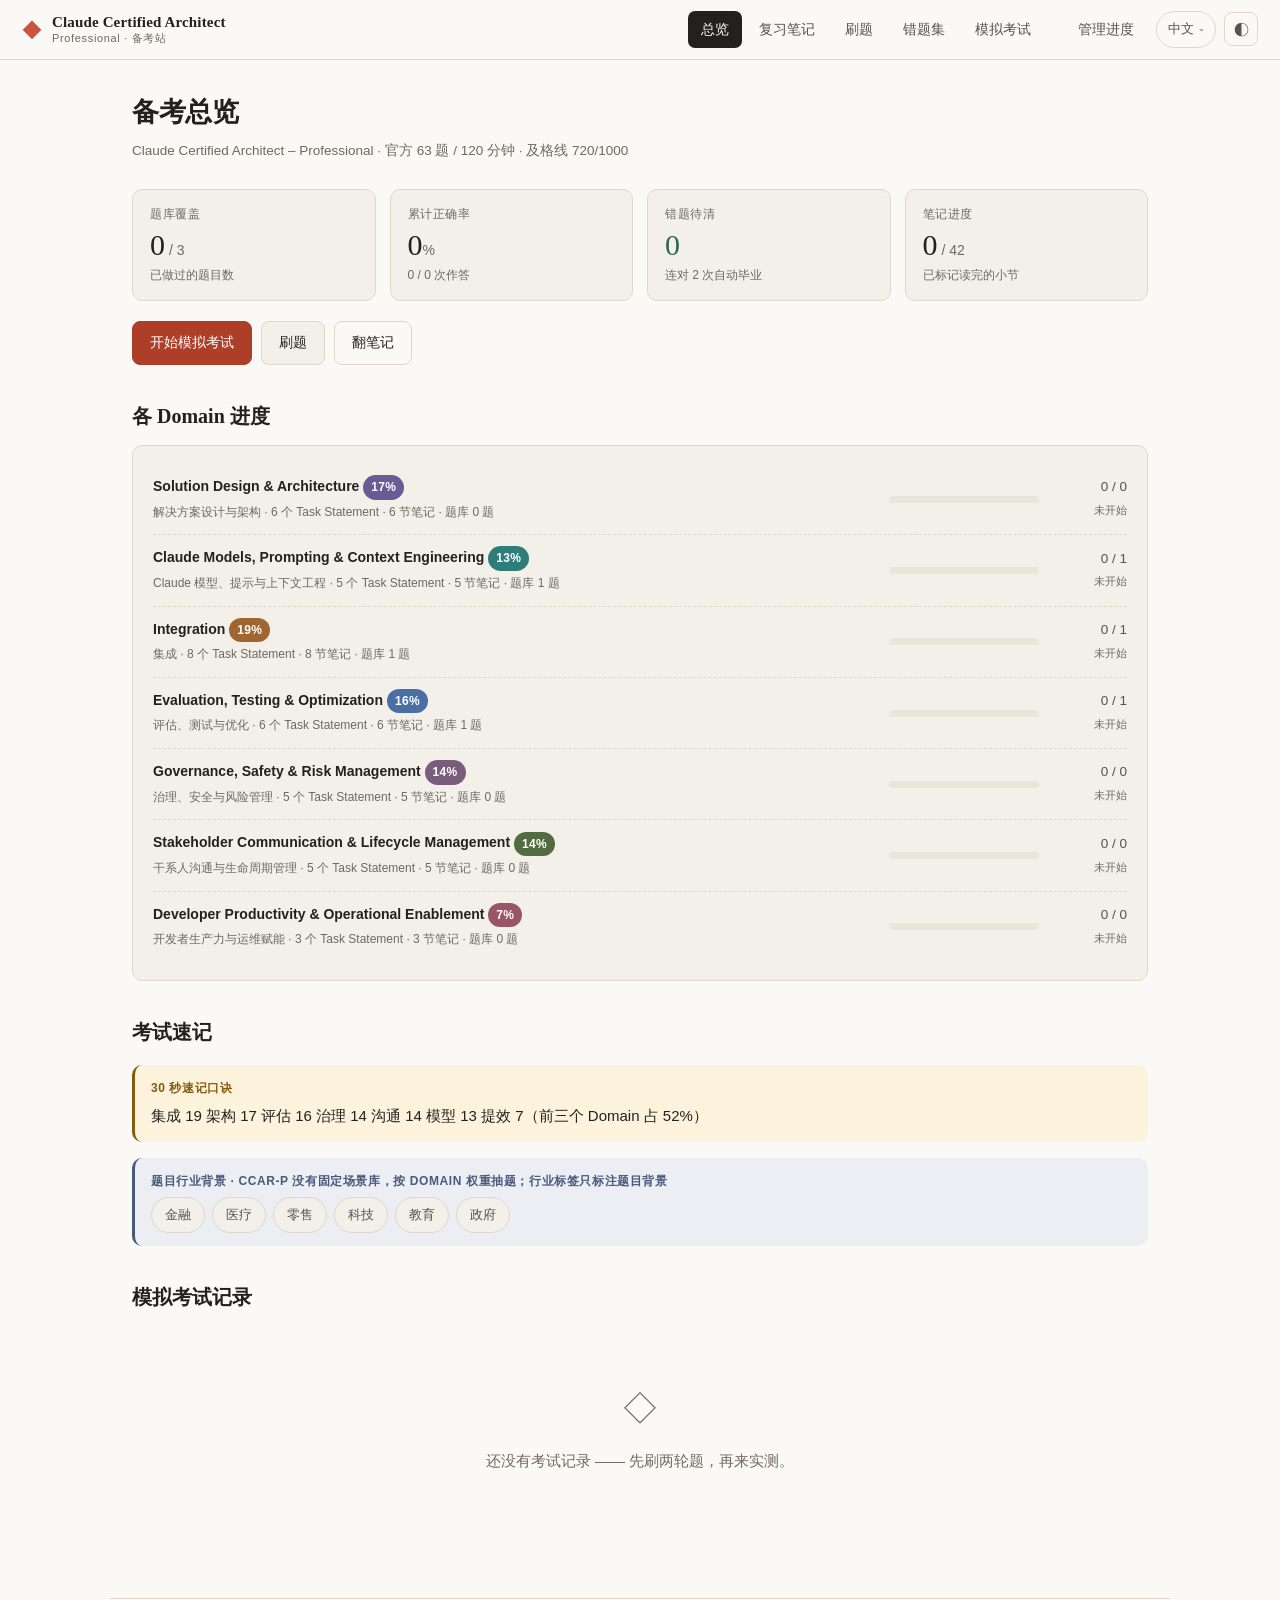
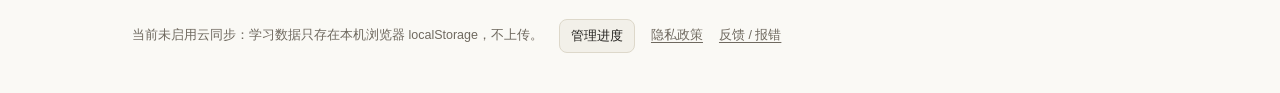
==== cca-p/index.html @ c9a7c835 "feat: scaffold cca-p-dojo and add blueprint validators Scaffold (from the cca-f-dojo engine): - Prac" ====
<!DOCTYPE html>
<html lang="zh-CN" data-theme="light">
<head>
<meta charset="utf-8">
<script src="../shared/chrome.js" data-app="cca-p"></script>
<link rel="stylesheet" href="../shared/theme.css">
<meta name="viewport" content="width=device-width, initial-scale=1">
<title>Claude Certified Architect – Professional · 备考站</title>
<link rel="stylesheet" href="assets/styles.css?v=1">
<link rel="icon" href="data:image/svg+xml,<svg xmlns='http://www.w3.org/2000/svg' viewBox='0 0 32 32'><text y='26' font-size='26'>◆</text></svg>">
</head>
<body>


<header class="topbar">
  <a class="brand" href="#/">
    <span class="brand-mark">◆</span>
    <span class="brand-text">
      <b>Claude Certified Architect</b>
      <em id="brandSub">Professional · 备考站</em>
    </span>
  </a>
  <nav class="nav" id="nav">
    <a href="#/" id="navHome">总览</a>
    <a href="#/notes" id="navNotes">复习笔记</a>
    <a href="#/practice" id="navPractice">刷题</a>
    <a href="#/wrong"><span id="navWrongLabel">错题集</span><span class="pill" id="wrongPill" hidden>0</span></a>
    <a href="#/exam" id="navExam">模拟考试</a>
  </nav>
  <!-- 工具区：这些不是导航链接，所以放在 <nav> 外面。
       窄屏下导航要独占一整行，工具区必须能留在第一行。 -->
  <div class="topbar-tools">
    <!-- 同一个入口：未登录时是「管理进度」文字按钮，登录后升级成头像胶囊 -->
    <button class="cloud-chip plain" id="cloudBadge">
      <span class="cloud-label" id="cloudLabel">管理进度</span>
      <span class="cloud-ava" id="cloudAva"></span>
      <span class="cloud-mark" id="cloudMark"></span>
    </button>
    <div class="lang-wrap">
      <button class="lang-btn" id="langBtn" aria-haspopup="listbox" aria-expanded="false">
        <span id="langCur">中文</span><span class="chev" aria-hidden="true">▾</span>
      </button>
      <div class="lang-menu" id="langMenu" role="listbox" hidden>
        <button class="lang-opt" data-lang="zh" role="option">中文</button>
        <button class="lang-opt" data-lang="en" role="option">English</button>
      </div>
    </div>
    <button class="icon-btn" id="themeBtn" title="切换深浅色">◐</button>
  </div>
</header>

<main id="app"></main>

<footer class="foot">
  <span id="footPrivacy">当前未启用云同步：学习数据只存在本机浏览器 localStorage，不上传。</span>
  <button class="btn sm" id="progBtn">管理进度</button>
  <a class="link-btn" href="#/privacy" id="privacyLink">隐私政策</a>
  <button class="link-btn" id="feedbackLink">反馈 / 报错</button>
  <input type="file" id="importFile" accept="application/json,.json" hidden>
</footer>

<div class="modal" id="progModal" hidden>
  <div class="modal-card" role="dialog" aria-modal="true" aria-labelledby="progTitle">
    <div class="modal-head">
      <h2 id="progTitle">进度管理</h2>
      <button class="icon-btn" id="progClose" aria-label="关闭">✕</button>
    </div>
    <div class="modal-body" id="progBody"></div>
  </div>
</div>

<!-- 反馈面板：结构固定，文案由 openFeedback() 按当前语言填。
     故意不直接跳 mailto —— 没配邮件客户端的设备点了会毫无反应，
     这里先把邮箱明文摆出来并可复制，保证任何环境下都能联系上。 -->
<div class="modal" id="fbModal" hidden>
  <div class="modal-card" role="dialog" aria-modal="true" aria-labelledby="fbTitle">
    <div class="modal-head">
      <h2 id="fbTitle">反馈 / 报错</h2>
      <button class="icon-btn" id="fbClose" aria-label="关闭">✕</button>
    </div>
    <div class="modal-body">
      <p class="sub" id="fbIntro"></p>
      <h3 id="fbAddrH"></h3>
      <div class="row">
        <code id="fbAddr"></code>
        <button class="btn sm" id="fbCopyAddr"></button>
      </div>
      <h3 id="fbTplH"></h3>
      <p class="sub" id="fbTplNote"></p>
      <pre class="fb-tpl" id="fbTpl"></pre>
      <div class="row" style="margin-top:16px">
        <a class="btn primary" id="fbOpen"></a>
        <button class="btn sm" id="fbCopyTpl"></button>
      </div>
      <p class="sub" id="fbFallback" style="margin-top:14px"></p>
    </div>
  </div>
</div>

<script src="assets/data/notes.js?v=1"></script>
<script src="assets/data/questions.js?v=1"></script>
<script src="assets/data/i18n.js?v=1"></script>
<script src="assets/data/privacy.js?v=1"></script>
<script src="assets/data/config.js?v=1"></script>
<script src="assets/data/content.en.js?v=1"></script>
<script src="assets/data/content.en.q1.js?v=1"></script>
<script src="assets/data/content.en.q2.js?v=1"></script>
<script src="assets/app.js?v=1"></script>
<script src="assets/sync.js?v=1"></script>
</body>
</html>
---- shared/theme.css ----
:root {
  --accent: #c8553d; /* Decoration: borders, icons and focus rings. */
  --accent-strong: #ad3f28; /* Text and filled controls. */
  --on-accent: #ffffff;
  --code-kw: #2457a7;
  --code-str: #356329;
  --code-type: #0f6b63;
  --code-com: #62665e;
  --code-bg: #f2f0e9;
  --accent-soft: #e5836b;
  --paper: #faf9f5;
  --paper-2: #f2f0e9;
  --paper-3: #e8e5da;
  --ink: #23211e;
  --ink-2: #57534c;
  --ink-3: #6f695f;
  --line: #ddd8ca;
  --ok: #31684a;
  --ok-bg: #e8f2ea;
  --bad: #b3403a;
  --bad-bg: #fbeceb;
  --current: #6b5b95;
  --warn: #865b0f;
  --warn-bg: #fdf3dd;
  --info-bg: #eceef4;
  --info: #4a5a7d;
  --radius: 10px;
  --shadow: 0 1px 2px rgba(35,33,30,.06), 0 6px 18px rgba(35,33,30,.05);
  --mono: ui-monospace, SFMono-Regular, "SF Mono", Menlo, monospace;
  --serif: "Iowan Old Style", "Palatino Linotype", Palatino, Georgia, "Songti SC", serif;
  --sans: -apple-system, BlinkMacSystemFont, "Segoe UI", "PingFang SC",
          "Hiragino Sans GB", "Microsoft YaHei", sans-serif;
}

[data-theme="dark"] {
  --accent: #e08b73;
  --accent-strong: #e08b73;
  --on-accent: #1b1a18;
  --code-kw: #82AAFF;
  --code-str: #9ECE6A;
  --code-type: #73DACA;
  --code-com: #a3a99b;
  --code-bg: #302d28;
  --accent-soft: #c8664a;
  --paper: #1b1a18;
  --paper-2: #232120;
  --paper-3: #2c2a27;
  --ink: #ece8e0;
  --ink-2: #b3ada2;
  --ink-3: #a39b8f;
  --line: #3a3733;
  --ok: #7ec49a;
  --ok-bg: #1e2c24;
  --bad: #e08b85;
  --bad-bg: #2f201f;
  --current: #b7a4e0;
  --warn: #d9b45f;
  --warn-bg: #2c2718;
  --info-bg: #22252d;
  --info: #9aa8c6;
  --shadow: 0 1px 2px rgba(0,0,0,.3), 0 6px 18px rgba(0,0,0,.25);
}

* { box-sizing: border-box; }

body {
  margin: 0;
  font-family: var(--sans);
  background: var(--paper);
  color: var(--ink);
  font-size: 15px;
  line-height: 1.7;
  -webkit-font-smoothing: antialiased;
}

a { color: inherit; }
button { font: inherit; }
:focus-visible { outline: 2px solid var(--accent); outline-offset: 2px; }

.topbar {
  position: sticky; top: 0; z-index: 50;
  display: flex; align-items: center; gap: 20px;
  padding: 0 22px; height: 60px;
  background: color-mix(in srgb, var(--paper) 88%, transparent);
  backdrop-filter: saturate(1.4) blur(12px);
  border-bottom: 1px solid var(--line);
}
.brand { display: flex; align-items: center; gap: 10px; text-decoration: none; }
.brand-mark { color: var(--accent); font-size: 20px; line-height: 1; }
.brand-text { display: flex; flex-direction: column; line-height: 1.25; }
.brand-text b { font-family: var(--serif); font-size: 15px; letter-spacing: .01em; }
.brand-text em { font-style: normal; font-size: 11px; color: var(--ink-3); letter-spacing: .06em; }

/* 语言切换 / 进度入口 / 主题：非导航项，单独成组。
   间距统一由 gap 管 —— 之前靠各控件自带 margin-left，主题按钮没有，
   于是它和语言下拉贴成 0px。 */

.topbar-tools { display: flex; align-items: center; flex: 0 0 auto; gap: 8px; }
.icon-btn {
  border: 1px solid var(--line); background: transparent; color: var(--ink-2);
  width: 34px; height: 34px; border-radius: 8px; cursor: pointer; font-size: 15px;
}
.icon-btn:hover { background: var(--paper-2); color: var(--ink); }

.appswitch-wrap { position: relative; }
.appswitch-btn {
  display: inline-flex; align-items: center; gap: 5px;
  padding: 6px 11px; border-radius: 20px;
  border: 1px solid var(--line); background: transparent; color: var(--ink-2);
  font: inherit; font-size: 13px; cursor: pointer; white-space: nowrap;
}
.appswitch-btn:hover { background: var(--paper-2); color: var(--ink); border-color: var(--accent); }
.appswitch-btn .chev { font-size: 10px; opacity: .6; transition: transform .15s; }
.appswitch-btn[aria-expanded="true"] { background: var(--paper-2); color: var(--ink); border-color: var(--accent); }
.appswitch-btn[aria-expanded="true"] .chev { transform: rotate(180deg); }

.appswitch-menu {
  position: absolute; top: calc(100% + 6px); right: 0; z-index: 60;
  min-width: 132px; padding: 4px;
  background: var(--paper); border: 1px solid var(--line);
  border-radius: 10px; box-shadow: var(--shadow);
}
.appswitch-menu[hidden] { display: none; }
.appswitch-opt {
  display: flex; align-items: center; justify-content: space-between; gap: 10px;
  width: 100%; padding: 7px 10px; border-radius: 7px;
  color: var(--ink-2); text-decoration: none;
  font-size: 13.5px; white-space: nowrap;
}
.appswitch-opt:hover { background: var(--paper-2); color: var(--ink); }
.appswitch-opt.on { color: var(--ink); font-weight: 600; }
.appswitch-opt.on::after { content: "✓"; color: var(--accent); font-size: 12px; }
---- cca-p/assets/styles.css ----
/* ===== Claude Certified Architect 备考站 ===== */

:root {
  --accent: #c8553d;
  --accent-soft: #e5836b;
  --coral: var(--accent);
  --coral-soft: var(--accent-soft);
}
[data-theme="dark"] {
  --accent: #e08b73;
  --accent-soft: #c8664a;
}

html { scroll-behavior: smooth; }

code, pre, kbd { font-family: var(--mono); }

/* 全局行内 code（笔记区外也生效：题干、选项、解析、速记框）
   加 border 是为了让并排的多个 code 在深色模式下也能分清边界 */
code {
  background: var(--paper-3); border: 1px solid var(--line);
  padding: 1px 5px; border-radius: 4px; font-size: .88em;
}
pre code { background: none; border: 0; padding: 0; }

/* ---------- 导航 ---------- */
/* align-items 必须显式 center：默认的 stretch 会把导航链接拉满行高，
   而账号胶囊是固定 26px 拉不动，就会顶在上边和其他项错位。 */
.nav { display: flex; align-items: center; gap: 4px; margin-left: auto; }
.nav a {
  padding: 7px 13px; border-radius: 7px; text-decoration: none;
  font-size: 14px; color: var(--ink-2); white-space: nowrap;
  display: inline-flex; align-items: center; gap: 6px;
}
.nav a:hover { background: var(--paper-2); color: var(--ink); }
.nav a.on { background: var(--ink); color: var(--paper); }

/* ---------- 窄屏顶栏：两行 ----------
   桌面端是「品牌 + 导航 + 工具」单行。窄屏放不下：五个中文导航项就要 460px，
   而 iPhone 只有 375px。原来 .topbar 写死 height:60px 又不换行，结果是
   品牌名折成三行顶破顶栏、导航整条溢出到屏幕外，整页横向滚动 278px。

   改成：第一行品牌 + 工具，第二行导航独占并可横向滑动。
   高度交给内容决定，不再写死。 */
@media (max-width: 820px) {
  .topbar {
    height: auto; flex-wrap: wrap; gap: 10px;
    padding: 9px 14px 0;
  }
  .brand { flex: 1 1 0; min-width: 0; gap: 8px; }
  .brand-text { min-width: 0; }
  /* 宁可截断也不换行 —— 换行会把顶栏撑成三行，比截断难看得多 */
  .brand-text b, .brand-text em {
    white-space: nowrap; overflow: hidden; text-overflow: ellipsis;
  }
  .brand-text b { font-size: 14px; }
  .brand-text em { font-size: 10px; }

  .nav {
    order: 3; width: 100%; margin-left: 0; gap: 2px;
    padding: 1px 14px 7px; margin-inline: -14px;   /* 贴边滑动，首尾仍有内缩 */
    overflow-x: auto; overscroll-behavior-x: contain;
    scrollbar-width: none;
  }
  .nav::-webkit-scrollbar { display: none; }
  .nav a { padding: 6px 10px; font-size: 13.5px; }
  .cloud-chip.plain { padding: 6px 9px; }
}

/* 手机：工具区占掉太多宽度，品牌名一行放不下会被截成「Claude Certifie…」。
   副标题是装饰性的（页面 h1 下方已经完整写了 Professional 和考试规格），
   让它退场，把完整品牌名换成两行 —— 截断品牌名比换行难看。 */
@media (max-width: 560px) {
  .brand-text em { display: none; }
  .brand-text b {
    white-space: normal;
    font-size: 13.5px; line-height: 1.22;
    /* 兜底：宁可从词中间断开，也不许溢出盒子 ——
       溢出的文字会直接画到右边的工具区上，看起来像两段文字叠在一起。 */
    overflow-wrap: anywhere;
  }
  /* 品牌至少要能放下「Claude Certified」这一行，否则每个单词各占一行、
     盒子却只有 41px 宽（英文工具区要 268px，把品牌挤没了）。
     给了下限之后，放不下时 .topbar 会让工具区整体换行，而不是叠上去。 */
  .brand { min-width: 96px; }
  .topbar-tools { margin-left: auto; }
}
.nav a.on .pill { background: var(--paper); color: var(--ink); }

.pill {
  font-size: 11px; font-weight: 700; min-width: 18px; text-align: center;
  padding: 1px 6px; border-radius: 20px; background: var(--accent-strong); color: var(--on-accent);
}

/* ---------- layout ---------- */
main { max-width: 1060px; margin: 0 auto; padding: 30px 22px 70px; }
/* 手机上 22px 的左右留白吃掉近 12% 屏宽，收到 15px */
@media (max-width: 560px) { main { padding: 20px 15px 56px; } }
.wide { max-width: 1240px; }

h1 { font-family: var(--serif); font-size: 27px; margin: 0 0 4px; letter-spacing: -.01em; }
@media (max-width: 560px) { h1 { font-size: 22px; } h2 { font-size: 18px; margin-top: 26px; } }
h2 { font-family: var(--serif); font-size: 20px; margin: 34px 0 12px; }
h3 { font-size: 15px; margin: 22px 0 8px; }
.sub { color: var(--ink-3); font-size: 13.5px; margin: 0 0 26px; }

.card {
  background: var(--paper-2); border: 1px solid var(--line);
  border-radius: var(--radius); padding: 18px 20px;
}
.grid { display: grid; gap: 14px; }
.g2 { grid-template-columns: repeat(2, 1fr); }
.g3 { grid-template-columns: repeat(3, 1fr); }
.g4 { grid-template-columns: repeat(4, 1fr); }
@media (max-width: 820px) { .g2, .g3, .g4 { grid-template-columns: 1fr 1fr; } }
@media (max-width: 560px) { .g2, .g3, .g4 { grid-template-columns: 1fr; } .nav a { padding: 7px 9px; font-size: 13px; } }

/* ---------- buttons ---------- */
.btn {
  display: inline-flex; align-items: center; justify-content: center; gap: 7px;
  padding: 9px 17px; border-radius: 8px; border: 1px solid var(--line);
  background: var(--paper-2); color: var(--ink); font: inherit; font-size: 14px;
  cursor: pointer; text-decoration: none; transition: .13s;
}
.btn:hover { background: var(--paper-3); }
.btn.primary { background: var(--accent-strong); border-color: var(--accent-strong); color: var(--on-accent); }
.btn.primary:hover { filter: brightness(.94); }
.btn.ghost { background: transparent; }
.btn:disabled { opacity: .45; cursor: not-allowed; }
.btn.sm { padding: 5px 11px; font-size: 13px; }
.link-btn {
  background: none; border: 0; color: var(--ink-3); font: inherit; font-size: 12.5px;
  cursor: pointer; text-decoration: underline; text-underline-offset: 3px; padding: 0;
}
.link-btn:hover { color: var(--ink); }
.link-btn.danger:hover { color: var(--bad); }

.row { display: flex; flex-wrap: wrap; gap: 9px; align-items: center; }
.spacer { flex: 1; }

/* ---------- stat tiles ---------- */
.tile {
  background: var(--paper-2); border: 1px solid var(--line);
  border-radius: var(--radius); padding: 15px 17px;
}
.tile .k { font-size: 11.5px; color: var(--ink-3); letter-spacing: .05em; text-transform: uppercase; }
.tile .v { font-family: var(--serif); font-size: 30px; line-height: 1.15; margin-top: 4px; }
.tile .v small { font-size: 14px; color: var(--ink-3); font-family: var(--sans); }
.tile .n { font-size: 12px; color: var(--ink-3); margin-top: 2px; }

/* ---------- meter ---------- */
.meter { height: 7px; border-radius: 20px; background: var(--paper-3); overflow: hidden; }
.meter > i { display: block; height: 100%; background: var(--coral); border-radius: 20px; transition: width .4s; }
.meter.ok > i { background: var(--ok); }

/* ---------- domain rows ---------- */
.dom-row {
  display: grid; grid-template-columns: 1fr 150px 74px; gap: 14px; align-items: center;
  padding: 11px 0; border-bottom: 1px dashed var(--line);
}
.dom-row:last-child { border-bottom: 0; }
.dom-row .nm { font-size: 14px; }
.dom-row .nm b { display: block; }
.dom-row .nm span { color: var(--ink-3); font-size: 12px; }
/* Domain badges must not inherit muted description ink. */
.dom-row .nm .tag { color: #fff; }
.dom-row .pc { text-align: right; font-variant-numeric: tabular-nums; font-size: 13.5px; color: var(--ink-2); }
@media (max-width: 560px) { .dom-row { grid-template-columns: 1fr 80px; } .dom-row .meter { display: none; } }

/* ---------- notes ---------- */
.notes-wrap { display: grid; grid-template-columns: 268px 1fr; gap: 30px; align-items: start; }
/* 堆叠时必须写 minmax(0, 1fr)：1fr 的自动最小值是 min-content，
   目录里的条目会把轨道顶到 393px、撑破 331px 的容器，整页横向溢出 40px。 */
@media (max-width: 900px) {
  .notes-wrap { grid-template-columns: minmax(0, 1fr); gap: 20px; }
}

.toc {
  position: sticky; top: calc(var(--topbar-h, 60px) + 18px); max-height: calc(100vh - 100px); overflow: auto;
  border-right: 1px solid var(--line); padding-right: 14px;
}
.toc input {
  width: 100%; padding: 8px 11px; border-radius: 8px; border: 1px solid var(--line);
  background: var(--paper-2); color: var(--ink); font: inherit; font-size: 13.5px; margin-bottom: 12px;
}
.toc-dom { margin-bottom: 14px; }
.toc-dom > b {
  display: block; font-size: 11.5px; letter-spacing: .06em; text-transform: uppercase;
  color: var(--ink-3); margin-bottom: 5px;
}
.toc a {
  display: flex; gap: 8px; align-items: baseline; padding: 5px 9px; border-radius: 6px;
  text-decoration: none; font-size: 13.5px; color: var(--ink-2); line-height: 1.45;
}
.toc a:hover { background: var(--paper-2); color: var(--ink); }
.toc a.on { background: var(--accent-strong); color: var(--on-accent); }
.toc a .num { font-family: var(--mono); font-size: 11.5px; opacity: .75; flex: none; }
.toc a.on .num { opacity: 1; }
.toc a.done::after { content: "✓"; margin-left: auto; color: var(--ok); font-size: 12px; }
.toc a.on.done::after { color: var(--on-accent); }
/* 官方新增的加料小节标记 */
.toc a .ext { color: var(--accent-strong); font-size: 11px; margin-left: 3px; vertical-align: super; }
.toc a.on .ext { color: var(--on-accent); }

/* 窄屏目录堆到正文上方。必须放在上面这些 .toc 规则之后 ——
   同优先级下后写的赢，写在前面会被基础规则覆盖掉。 */
@media (max-width: 900px) {
  .toc {
    position: static;
    /* 37 节目录堆在正文上方会占满整个首屏，正文完全看不见。
       限高 + 内部滚动：目录仍然一眼可见可搜，正文也能挤进首屏。 */
    max-height: 38vh; overflow-y: auto; overscroll-behavior-y: contain;
    /* 竖分隔线在堆叠布局里没有意义，改成横线 */
    border-right: 0; padding-right: 0;
    border-bottom: 1px solid var(--line); padding-bottom: 12px;
  }
  /* 搜索框吸顶，滚目录时不会滑走 */
  .toc input {
    position: sticky; top: 0; z-index: 1;
    background: var(--paper); margin-bottom: 10px;
  }
}

.note-head { display: flex; align-items: flex-start; gap: 12px; flex-wrap: wrap; margin-bottom: 4px; }
.note-body { max-width: 760px; }
.note-body p { margin: 12px 0; }
.note-body ul, .note-body ol { margin: 12px 0; padding-left: 22px; }
.note-body li { margin: 5px 0; }
.note-body code {
  background: var(--paper-3); padding: 1.5px 5px; border-radius: 4px; font-size: 12.8px;
}
.note-body pre {
  background: var(--paper-2); border: 1px solid var(--line); border-radius: var(--radius);
  padding: 14px 16px; overflow-x: auto; font-size: 12.8px; line-height: 1.6; margin: 14px 0;
}
.note-body table {
  width: 100%; border-collapse: collapse; margin: 14px 0; font-size: 13.5px;
  border: 1px solid var(--line); border-radius: var(--radius); overflow: hidden;
}
.note-body th {
  background: var(--paper-2); text-align: left; font-size: 12px; letter-spacing: .04em;
  text-transform: uppercase; color: var(--ink-3); font-weight: 600;
}
.note-body th, .note-body td {
  padding: 9px 12px; border-bottom: 1px solid var(--line); vertical-align: top;
}
.note-body tr:last-child td { border-bottom: 0; }
/* 窄屏把内边距和字号收一点，三列表格才不至于每格只剩两三个字一行 */
@media (max-width: 560px) {
  .note-body table { font-size: 12.5px; }
  .note-body th, .note-body td { padding: 7px 8px; }
}

.box { border-radius: var(--radius); padding: 13px 16px; margin: 16px 0; border-left: 3px solid; }
.box b.bt { display: block; font-size: 12px; letter-spacing: .05em; text-transform: uppercase; margin-bottom: 5px; }
.box ul { margin: 6px 0 0; }
.box.key  { background: var(--info-bg); border-color: var(--info); }
.box.key b.bt { color: var(--info); }
.box.warn { background: var(--bad-bg); border-color: var(--bad); }
.box.warn b.bt { color: var(--bad); }
.box.tip  { background: var(--ok-bg); border-color: var(--ok); }
.box.tip b.bt { color: var(--ok); }
.box.mn   { background: var(--warn-bg); border-color: var(--warn); }
.box.mn b.bt { color: var(--warn); }
.box.tree { background: var(--paper-2); border-color: var(--ink-3); }
.box.tree pre { background: none; border: 0; padding: 0; margin: 6px 0 0; }

.tag {
  display: inline-block; font-size: 11px; padding: 2px 8px; border-radius: 20px;
  background: var(--accent-strong); color: var(--on-accent); letter-spacing: .03em; vertical-align: middle;
}
.tag.q { background: var(--paper-3); color: var(--ink-2); }
.tag.d1, .tag.d2, .tag.d3, .tag.d4, .tag.d5, .tag.d6, .tag.d7 { color: #fff; }
.tag.d1 { background: #6b5b95; } .tag.d2 { background: #2e7d7b; }
.tag.d3 { background: #a1662f; } .tag.d4 { background: #4a6fa5; }
.tag.d5 { background: #7a5c7d; } .tag.ref { background: var(--ink-3); color: var(--paper); }
.tag.d6 { background: #526b40; } .tag.d7 { background: #995466; }
.tag.multi { background: var(--warn); color: var(--paper); }
/* 英文缺失、回退中文的提示 */
.tag.fb { background: transparent; color: var(--ink-3); border: 1px dashed var(--line); }

/* 语言切换：显示当前语言的下拉，放在 nav 最右 */
.lang-wrap { position: relative; }
.lang-btn {
  display: inline-flex; align-items: center; gap: 5px;
  padding: 6px 11px; border-radius: 20px;
  border: 1px solid var(--line); background: transparent; color: var(--ink-2);
  font: inherit; font-size: 13px; cursor: pointer; white-space: nowrap;
}
.lang-btn:hover { background: var(--paper-2); color: var(--ink); border-color: var(--coral); }
.lang-btn .chev { font-size: 10px; opacity: .6; transition: transform .15s; }
.lang-btn[aria-expanded="true"] { background: var(--paper-2); color: var(--ink); border-color: var(--coral); }
.lang-btn[aria-expanded="true"] .chev { transform: rotate(180deg); }

.lang-menu {
  position: absolute; top: calc(100% + 6px); right: 0; z-index: 60;
  min-width: 132px; padding: 4px;
  background: var(--paper); border: 1px solid var(--line);
  border-radius: 10px; box-shadow: var(--shadow);
}
.lang-menu[hidden] { display: none; }
.lang-opt {
  display: flex; align-items: center; justify-content: space-between; gap: 10px;
  width: 100%; padding: 7px 10px; border: 0; border-radius: 7px;
  background: transparent; color: var(--ink-2);
  font: inherit; font-size: 13.5px; text-align: left; cursor: pointer; white-space: nowrap;
}
.lang-opt:hover { background: var(--paper-2); color: var(--ink); }
.lang-opt.on { color: var(--ink); font-weight: 600; }
.lang-opt.on::after { content: "✓"; color: var(--coral); font-size: 12px; }

/* ---- 进阶训练：视觉上与常规刷题明确分隔，暗示"这是可选的" ---- */
.adv-sep {
  height: 1px; background: var(--line); margin: 42px 0 0;
  position: relative;
}
.adv-sep::after {
  content: "◆"; position: absolute; left: 50%; top: -9px; transform: translateX(-50%);
  background: var(--paper); padding: 0 10px; color: var(--line); font-size: 13px;
}
.card.adv { border-style: dashed; background: transparent; }
.card.adv:hover { border-color: var(--coral); border-style: solid; background: var(--paper-2); }

/* 先答后看：分步标记与输入控件 */
.stage-tag {
  display: inline-block; font-size: 11.5px; letter-spacing: .06em; text-transform: uppercase;
  color: var(--accent-strong); border: 1px solid var(--accent-strong); border-radius: 20px;
  padding: 3px 11px; margin-bottom: 14px;
}
.fld-l { display: block; font-size: 13px; color: var(--ink-3); margin-bottom: 5px; }
.fld {
  width: 100%; padding: 10px 12px; border-radius: 8px; border: 1px solid var(--line);
  background: var(--paper-2); color: var(--ink); font: inherit; font-size: 14px; line-height: 1.6;
  resize: vertical;
}
.fld:focus { outline: none; border-color: var(--coral); }

/* 6 位登录验证码：等宽 + 拉开字距，方便逐位核对 */
.code-input {
  font-family: var(--mono); font-size: 20px; letter-spacing: .34em;
  text-align: center; padding: 12px; max-width: 260px;
}
.code-input::placeholder { letter-spacing: .34em; color: var(--ink-3); opacity: 1; }

/* ---------- quiz ---------- */
.quiz { max-width: 760px; }
.q-meta { display: flex; gap: 8px; align-items: center; flex-wrap: wrap; font-size: 12.5px; color: var(--ink-3); margin-bottom: 10px; }
.q-stem { font-size: 16.5px; line-height: 1.65; margin: 0 0 18px; }

.opts { display: grid; gap: 9px; }
.opt {
  display: flex; gap: 12px; align-items: flex-start; width: 100%; text-align: left;
  padding: 13px 15px; border: 1px solid var(--line); border-radius: var(--radius);
  background: var(--paper-2); color: var(--ink); font: inherit; font-size: 14.5px;
  line-height: 1.6; cursor: pointer; transition: .12s;
}
.opt:hover:not(:disabled) { border-color: var(--current); background: var(--paper-3); }
.opt:focus-visible { outline: 2px solid var(--current); outline-offset: 2px; }
.opt .ltr {
  flex: none; width: 24px; height: 24px; border-radius: 6px; background: var(--paper-3);
  display: grid; place-items: center; font-size: 12.5px; font-weight: 700; margin-top: 1px;
}
.opt.sel { border-color: var(--current); box-shadow: inset 0 0 0 1px var(--current); }
.opt.sel .ltr { background: var(--current); color: var(--paper); }
.opt.right { border-color: var(--ok); background: var(--ok-bg); }
.opt.right .ltr { background: var(--ok); color: var(--paper); }
.opt.wrong { border-color: var(--bad); background: var(--bad-bg); }
.opt.wrong .ltr { background: var(--bad); color: var(--paper); }
.opt:disabled { cursor: default; }
.opt .why { display: block; font-size: 12.5px; color: var(--ink-3); margin-top: 5px; }

.verdict {
  margin: 18px 0 0; padding: 15px 17px; border-radius: var(--radius); border-left: 3px solid;
}
.verdict.good { background: var(--ok-bg); border-color: var(--ok); }
.verdict.bad  { background: var(--bad-bg); border-color: var(--bad); }
.verdict .vh { font-weight: 700; margin-bottom: 6px; display: flex; align-items: center; gap: 8px; }
.verdict.good .vh { color: var(--ok); }
.verdict.bad .vh  { color: var(--bad); }
.verdict p { margin: 0 0 10px; font-size: 14px; }

.option-explanations { margin: 16px 0; }
.option-explanations h3 { margin: 0 0 8px; font-size: 14px; }
.option-explanations-table {
  width: 100%; border-collapse: separate; border-spacing: 0; overflow: hidden;
  border: 1px solid var(--line); border-radius: var(--radius); background: var(--paper);
  font-size: 13.5px;
}
.option-explanations-table th, .option-explanations-table td {
  padding: 10px 12px; border-bottom: 1px solid var(--line); text-align: left; vertical-align: top;
}
.option-explanations-table thead th {
  color: var(--ink-3); background: var(--paper-2); font-size: 11.5px;
  text-transform: uppercase; letter-spacing: .04em;
}
.option-explanations-table thead th:first-child { width: 38%; }
.option-explanations-table tbody tr:last-child > * { border-bottom: 0; }
.option-explanations-table tbody th { font-weight: 500; }
.option-explanations-table .option-row.correct > * { background: var(--ok-bg); }
.option-explanations-table .option-row.picked-wrong > * { background: var(--bad-bg); }
.option-letter {
  display: inline-grid; place-items: center; width: 22px; height: 22px; margin-right: 7px;
  border-radius: 5px; background: var(--paper-3); font-size: 12px; font-weight: 700;
}
.option-row.correct .option-letter { color: var(--paper); background: var(--ok); }
.option-row.picked-wrong .option-letter { color: var(--paper); background: var(--bad); }
.option-status {
  display: inline-block; margin: 4px 0 0 29px; padding: 1px 6px; border-radius: 999px;
  color: var(--ink-2); background: var(--paper-3); font-size: 10.5px; font-weight: 700;
}
.option-row.correct .option-status {
  color: var(--ink); border: 1px solid var(--ok); background: color-mix(in srgb, var(--ok) 13%, var(--paper));
}
.option-row.picked-wrong .option-status {
  color: var(--ink); border: 1px solid var(--bad); background: color-mix(in srgb, var(--bad) 13%, var(--paper));
}

@media (max-width: 560px) {
  .option-explanations-table, .option-explanations-table tbody,
  .option-explanations-table tr, .option-explanations-table th,
  .option-explanations-table td { display: block; width: 100%; }
  .option-explanations-table thead { display: none; }
  .option-explanations-table tr { border-bottom: 1px solid var(--line); }
  .option-explanations-table tbody tr:last-child { border-bottom: 0; }
  .option-explanations-table th { padding-bottom: 6px; border-bottom: 0; }
  .option-explanations-table td { padding-top: 0; border-bottom: 0; color: var(--ink-2); }
  .option-status { margin-left: 7px; }
}

.progress-strip { display: flex; gap: 3px; margin-bottom: 20px; flex-wrap: wrap; }
.progress-strip i {
  width: 100%; max-width: 22px; flex: 1 1 10px; height: 4px; border-radius: 4px;
  background: var(--paper-3);
}
.progress-strip i.ok { background: var(--ok); }
.progress-strip i.no { background: var(--bad); }
.progress-strip i.cur { background: var(--current); transform: scaleY(1.75); }

/* ---------- exam ---------- */
.exam-bar {
  position: sticky; top: var(--topbar-h, 60px); z-index: 20;
  display: flex; gap: 14px; align-items: center;
  padding: 11px 0; background: var(--paper); border-bottom: 1px solid var(--line); margin-bottom: 22px;
}
/* 窄屏一行放不下六项：标题会折行、「标记」「交卷」被压成竖排单字。
   标题在这里是冗余的（导航已经高亮「模拟考试」），让位给计时器和按钮。 */
@media (max-width: 560px) {
  .exam-bar { gap: 8px; padding: 9px 0; margin-bottom: 16px; }
  .exam-bar > strong { display: none; }
  .exam-bar .btn.sm { white-space: nowrap; padding: 6px 10px; }
  .timer { font-size: 15px; }
}
.timer { font-family: var(--mono); font-size: 17px; font-variant-numeric: tabular-nums; }
.timer.low { color: var(--bad); font-weight: 700; }

.qnav { display: flex; flex-wrap: wrap; gap: 6px; margin-top: 12px; }
.qnav button {
  width: 32px; height: 32px; border-radius: 7px; border: 1px solid var(--line);
  background: var(--paper-2); color: var(--ink-2); font: inherit; font-size: 12.5px; cursor: pointer;
}
.qnav button.ans { background: var(--ink); color: var(--paper); border-color: var(--ink); }
.qnav button.cur { outline: 2px solid var(--coral); outline-offset: 1px; }
.qnav button.flag { border-color: var(--warn); border-width: 2px; }

.score-hero { text-align: center; padding: 30px 20px; }
.score-hero .big { font-family: var(--serif); font-size: 66px; line-height: 1; }
.score-hero .big.pass { color: var(--ok); }
.score-hero .big.fail { color: var(--bad); }
.score-hero .lbl { font-size: 13px; color: var(--ink-3); letter-spacing: .08em; text-transform: uppercase; }
.score-hero .msg { font-size: 15px; margin-top: 12px; }

/* ---------- lists ---------- */
.item {
  border: 1px solid var(--line); border-radius: var(--radius); background: var(--paper-2);
  padding: 14px 16px; margin-bottom: 10px;
}
.item .ih { display: flex; gap: 9px; align-items: center; flex-wrap: wrap; font-size: 12.5px; color: var(--ink-3); margin-bottom: 6px; }
.item .iq { font-size: 14.5px; line-height: 1.6; }

.empty { text-align: center; padding: 54px 20px; color: var(--ink-3); }
.empty .em { font-size: 34px; margin-bottom: 10px; }

.chips { display: flex; flex-wrap: wrap; gap: 7px; }
.chip {
  padding: 6px 13px; border-radius: 20px; border: 1px solid var(--line);
  background: var(--paper-2); color: var(--ink-2); font: inherit; font-size: 13px; cursor: pointer;
}
.chip:hover { border-color: var(--coral); color: var(--ink); }
.chip.on { background: var(--ink); color: var(--paper); border-color: var(--ink); }

.foot {
  max-width: 1060px; margin: 0 auto; padding: 20px 22px 40px;
  display: flex; gap: 16px; flex-wrap: wrap; align-items: center;
  font-size: 12.5px; color: var(--ink-3); border-top: 1px solid var(--line);
}
@media (max-width: 560px) { .foot { padding: 18px 15px 34px; gap: 12px; } }

.hl { background: var(--warn-bg); border-radius: 3px; padding: 0 2px; }

/* ---------- 进度管理弹层 ---------- */
.modal {
  position: fixed; inset: 0; z-index: 100;
  background: color-mix(in srgb, var(--ink) 42%, transparent);
  backdrop-filter: blur(3px);
  display: grid; place-items: center; padding: 22px;
}
.modal[hidden] { display: none; }
.modal-card {
  width: 100%; max-width: 560px; max-height: 86vh; overflow: auto;
  background: var(--paper); border: 1px solid var(--line);
  border-radius: 14px; box-shadow: 0 18px 50px rgba(0,0,0,.22);
}
.modal-head {
  position: sticky; top: 0; z-index: 1;
  display: flex; align-items: center; gap: 12px;
  padding: 16px 20px; border-bottom: 1px solid var(--line);
  background: var(--paper);
}
.modal-head h2 { margin: 0; font-family: var(--serif); font-size: 19px; flex: 1; }
.modal-body { padding: 18px 20px 22px; }
.modal-body h3 { margin: 22px 0 9px; font-size: 14px; }
.modal-body h3:first-of-type { margin-top: 0; }
.modal-body .chips .chip { cursor: default; }
.modal-body .chips .chip:hover { border-color: var(--line); color: var(--ink-2); }

/* 反馈面板的邮件模板：可读、可选中，长了自己滚 */
.fb-tpl {
  margin: 0; padding: 12px 14px; max-height: 200px; overflow: auto;
  background: var(--paper-2); border: 1px solid var(--line);
  border-radius: var(--radius); color: var(--ink-2);
  font-size: 12.5px; line-height: 1.7; white-space: pre-wrap; word-break: break-word;
}
#fbAddr { font-size: 14px; padding: 4px 9px; user-select: all; }

/* 拖拽导入区 */
.dropzone {
  border: 2px dashed var(--line); border-radius: var(--radius);
  padding: 22px 16px; text-align: center; transition: .15s;
  background: var(--paper-2);
}
.dropzone.over { border-color: var(--coral); background: var(--paper-3); }
.dz-main { font-size: 14px; color: var(--ink-2); }
.dz-sub { font-size: 13px; color: var(--ink-3); margin-top: 6px; }

.ok-flash { border-color: var(--ok) !important; color: var(--ok) !important; }
.save-error-toast {
  position: fixed; right: 18px; bottom: 18px; z-index: 2000;
  max-width: 420px; padding: 12px 14px; border: 1px solid var(--bad);
  border-radius: 10px; background: var(--paper); color: var(--ink);
  box-shadow: 0 8px 28px rgba(0, 0, 0, .18);
  opacity: 0; transform: translateY(8px); pointer-events: none;
  transition: opacity .18s ease, transform .18s ease;
}
.save-error-toast.show { opacity: 1; transform: translateY(0); }

/* ---------- 云同步 ---------- */
/* 顶栏同步状态小圆点：不打扰，但状态一眼可见 */
/* 顶栏账号胶囊：头像 + 右下角状态角标。
   原先是个孤零零的绿点 —— 看不出是什么，也看不出能点。 */
.cloud-chip {
  position: relative; display: inline-grid; place-items: center;
  width: 26px; height: 26px; padding: 0;
  border: 1px solid var(--line); border-radius: 50%;
  background: var(--paper-2); cursor: pointer; user-select: none;
  transition: border-color .15s, background .15s;
}
.cloud-chip[hidden] { display: none; }
.cloud-chip:hover { border-color: var(--coral); background: var(--paper); }
.cloud-chip:focus-visible { outline: 2px solid var(--coral); outline-offset: 2px; }

.cloud-ava {
  font-size: 11.5px; font-weight: 600; line-height: 1;
  color: var(--ink-2); letter-spacing: 0;
}

/* 未登录形态：不是头像，而是一个和导航项同款的文字按钮 */
.cloud-chip.plain {
  width: auto; height: auto; border-radius: 7px;
  padding: 7px 13px; border-color: transparent; background: transparent;
  font: inherit; font-size: 14px; color: var(--ink-2); white-space: nowrap;
}
.cloud-chip.plain:hover { background: var(--paper-2); color: var(--ink); border-color: transparent; }
.cloud-chip.plain .cloud-mark { display: none; }

/* 角标压在头像右下角，用描边和底色隔开，小尺寸下也分得清 */
.cloud-mark {
  position: absolute; right: -1px; bottom: -1px;
  width: 9px; height: 9px; border-radius: 50%;
  border: 2px solid var(--paper); background: var(--ink-3);
}
.cloud-chip.ok   .cloud-mark { background: var(--ok); }
.cloud-chip.bad  .cloud-mark { background: var(--bad); }
.cloud-chip.warn .cloud-mark { background: var(--warn, #c98a2e); }
.cloud-chip.sync .cloud-mark { background: var(--coral); animation: cloud-pulse 1.2s ease-in-out infinite; }
@keyframes cloud-pulse { 0%,100% { opacity: 1 } 50% { opacity: .35 } }

/* 进度面板里的云同步区块：与本地区块视觉上区分开 */
.cloud-box {
  border: 1px solid var(--line); border-radius: var(--radius);
  background: var(--paper-2); padding: 14px 16px;
}
.cloud-box .fld { background: var(--paper); }
.cloud-box code {
  font-size: 12.5px; background: var(--paper-3);
  border: 1px solid var(--line); padding: 1px 6px; border-radius: 4px;
}
.cloud-dot {
  width: 8px; height: 8px; border-radius: 50%; flex: none;
  background: var(--ink-3); display: inline-block;
}
.cloud-dot.ok { background: var(--ok); box-shadow: 0 0 0 3px color-mix(in srgb, var(--ok) 22%, transparent); }

@media (max-width: 560px) {
  .cloud-chip { width: 22px; height: 22px; }
  .cloud-ava { font-size: 10px; }
  .cloud-mark { width: 8px; height: 8px; }
}

/* 表格的横向滚动容器。
   必须包一层 div，不能直接给 table 加 overflow —— 给 table 设 display:block
   会让 thead 和 tbody 各自独立算列宽，表头和数据会错位。
   英文界面的成绩表有 6 列、要 393px，手机上只有 331px。 */
.table-scroll { overflow-x: auto; overscroll-behavior-x: contain; }
@media (max-width: 700px) { .table-scroll > .hist { min-width: 380px; } }

/* history table */
.hist { width: 100%; border-collapse: collapse; font-size: 13.5px; }
.hist th, .hist td { padding: 9px 10px; border-bottom: 1px solid var(--line); text-align: left; }
.hist th { font-size: 11.5px; text-transform: uppercase; letter-spacing: .05em; color: var(--ink-3); }
.hist td.s { font-variant-numeric: tabular-nums; font-weight: 600; }
.hist td.s.pass { color: var(--ok); }
.hist td.s.fail { color: var(--bad); }
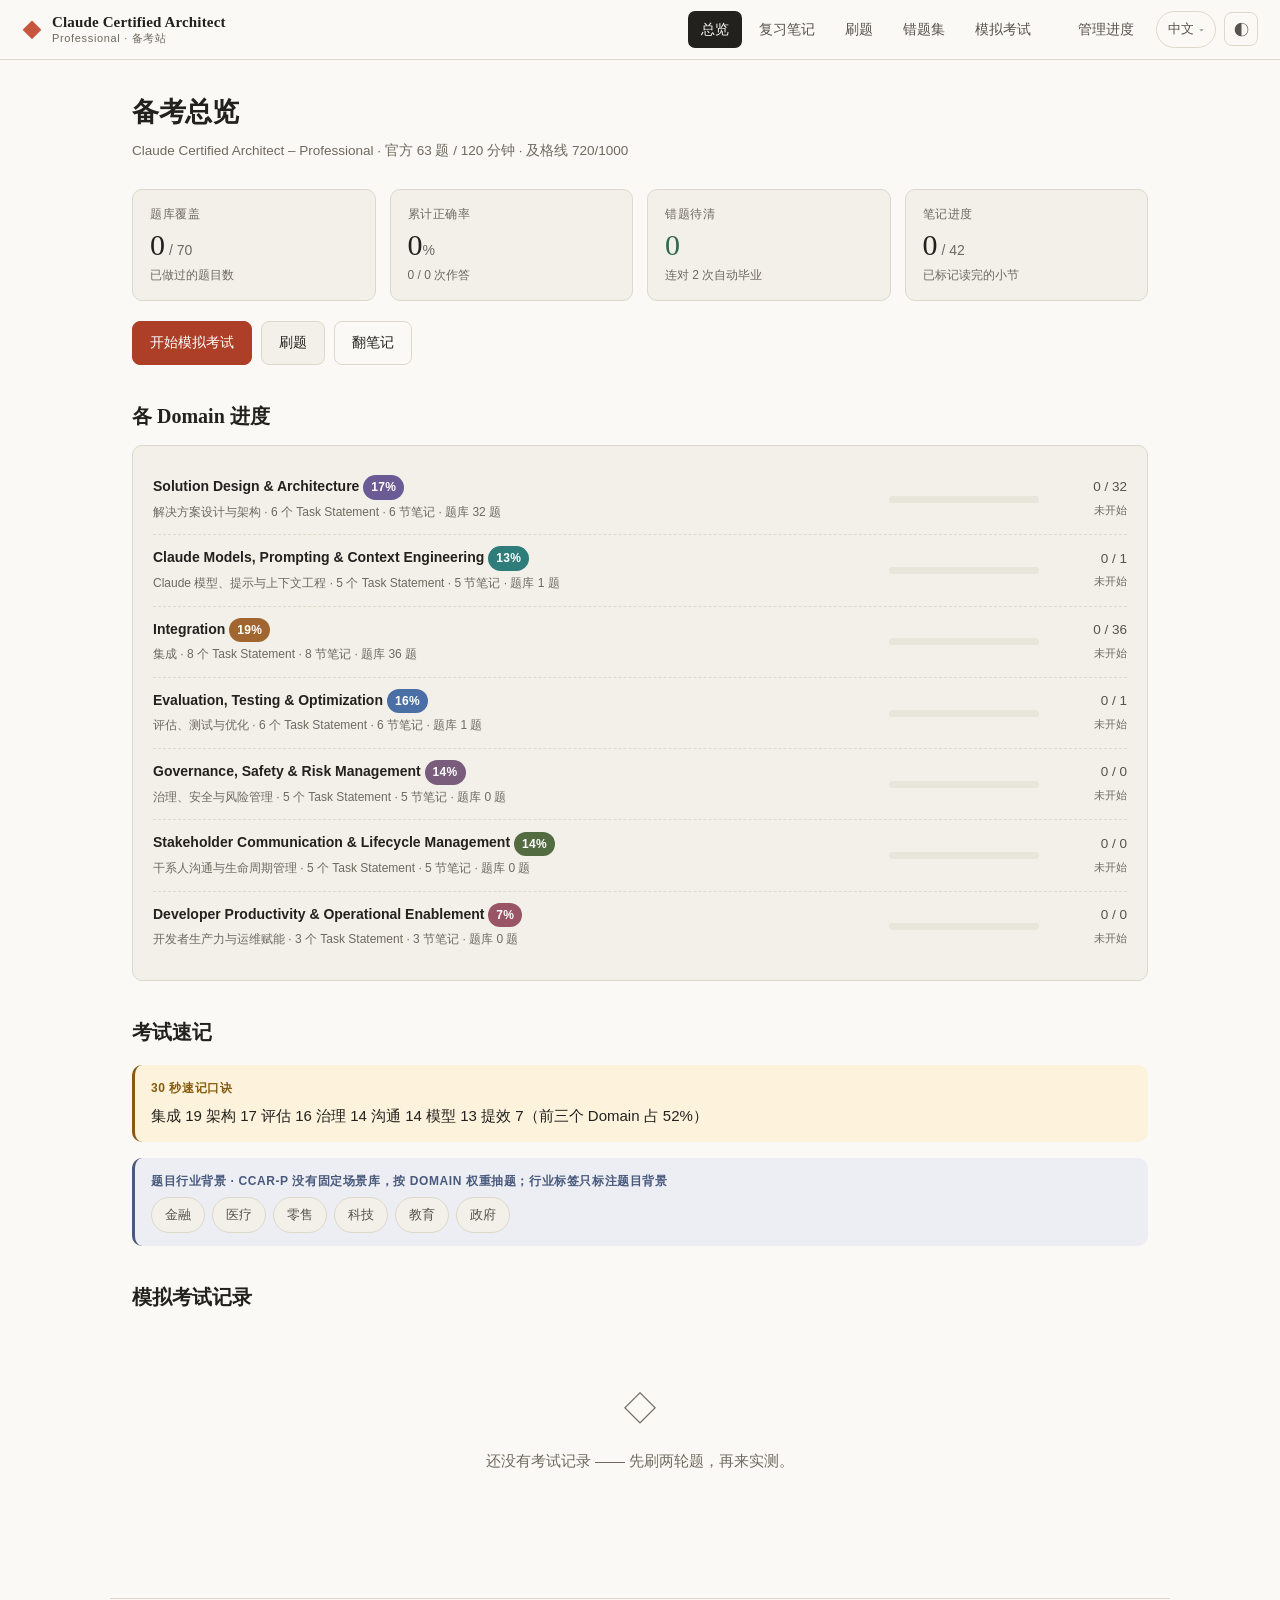
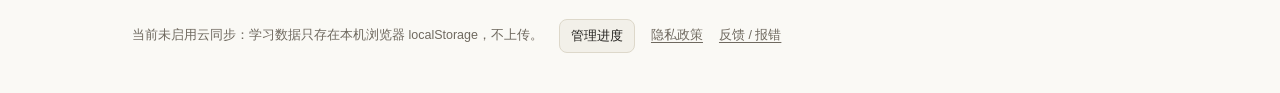
==== commit 05a0d215: "feat(questions): Domain 1 Solution Design question bank (32/32) - 32 zh/en questions (q039–q070); 1." ====
--- a/cca-p/index.html
+++ b/cca-p/index.html
@@ -105,6 +105,7 @@
 <script src="assets/data/content.en.js?v=1"></script>
 <script src="assets/data/content.en.q1.js?v=1"></script>
 <script src="assets/data/content.en.q2.js?v=1"></script>
+<script src="assets/data/content.en.q3.js?v=1"></script>
 <script src="assets/app.js?v=1"></script>
 <script src="assets/sync.js?v=1"></script>
 </body>
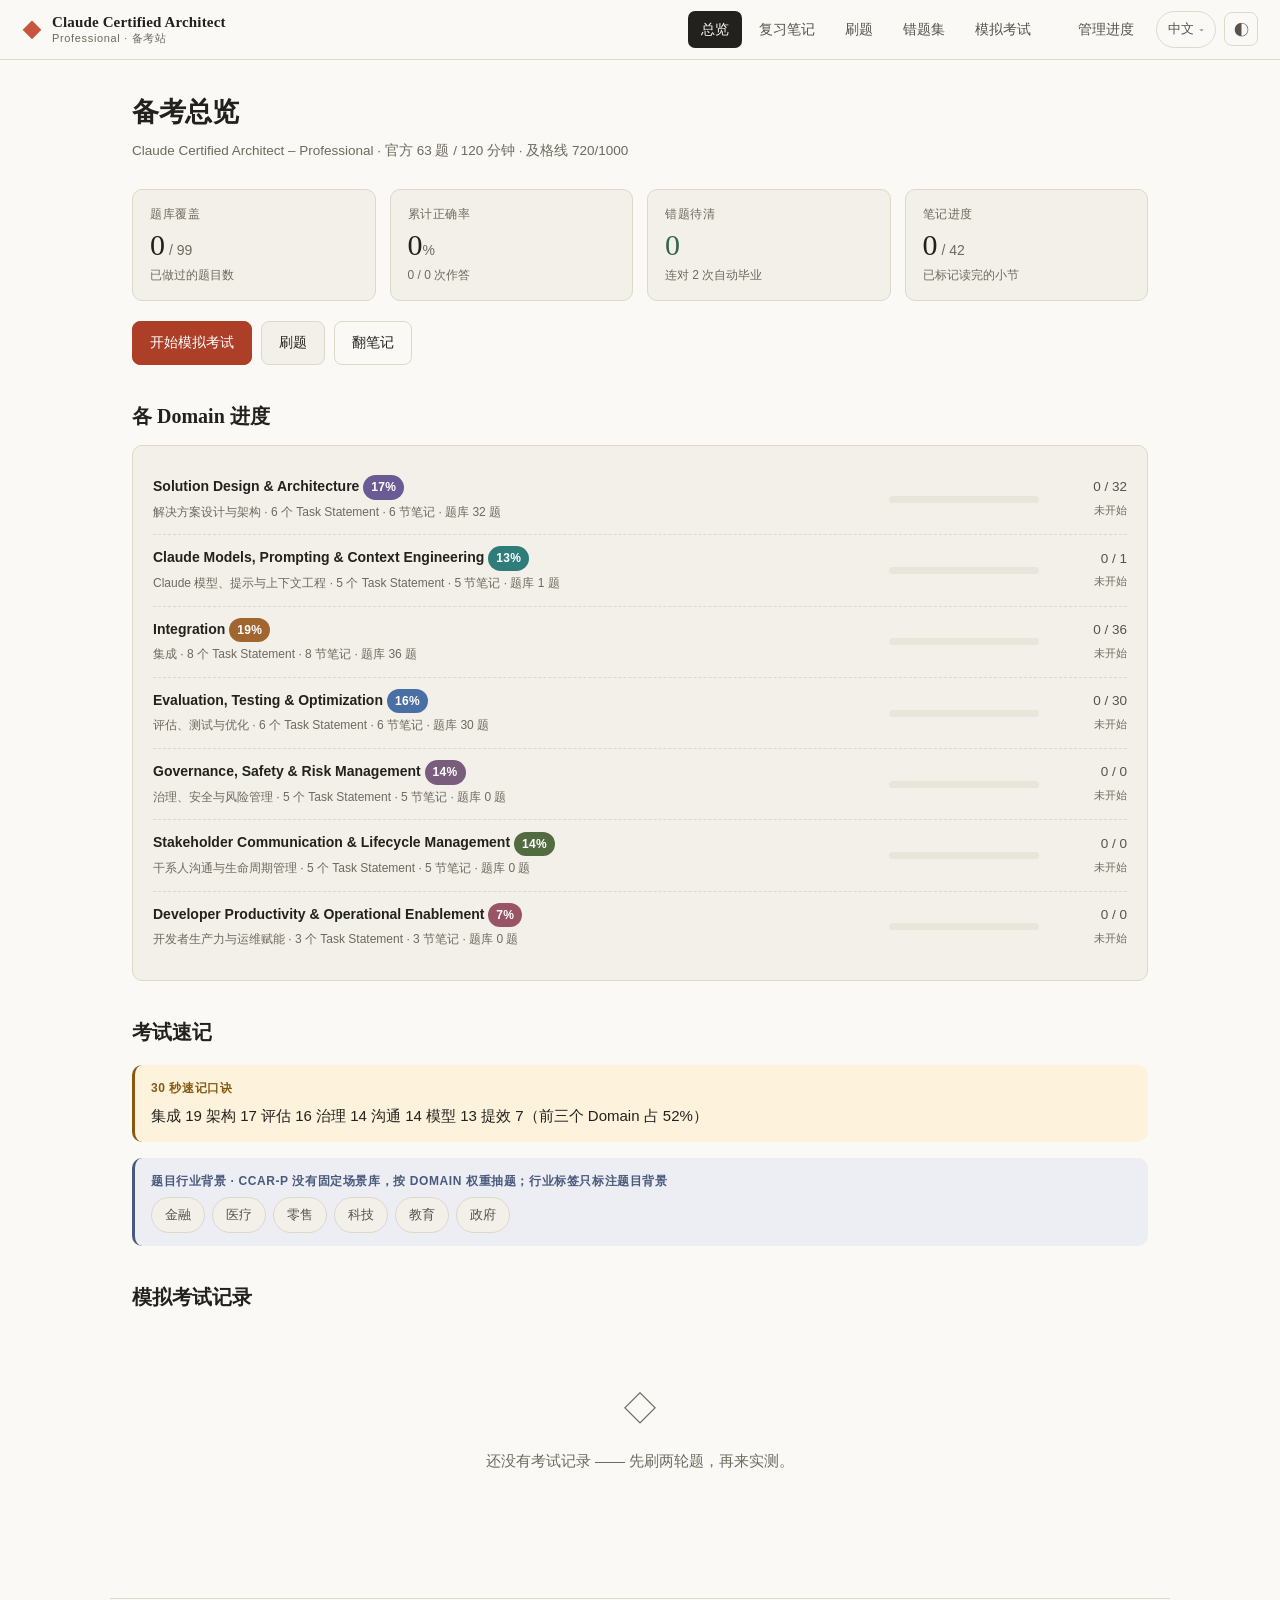
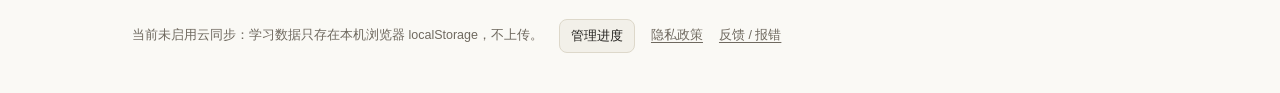
==== commit 310564ec: "feat(questions): Domain 4 Evaluation, Testing & Optimization question bank (30/30) q071–q099 plus re" ====
--- a/cca-p/index.html
+++ b/cca-p/index.html
@@ -106,6 +106,7 @@
 <script src="assets/data/content.en.q1.js?v=1"></script>
 <script src="assets/data/content.en.q2.js?v=1"></script>
 <script src="assets/data/content.en.q3.js?v=1"></script>
+<script src="assets/data/content.en.q4.js?v=1"></script>
 <script src="assets/app.js?v=1"></script>
 <script src="assets/sync.js?v=1"></script>
 </body>
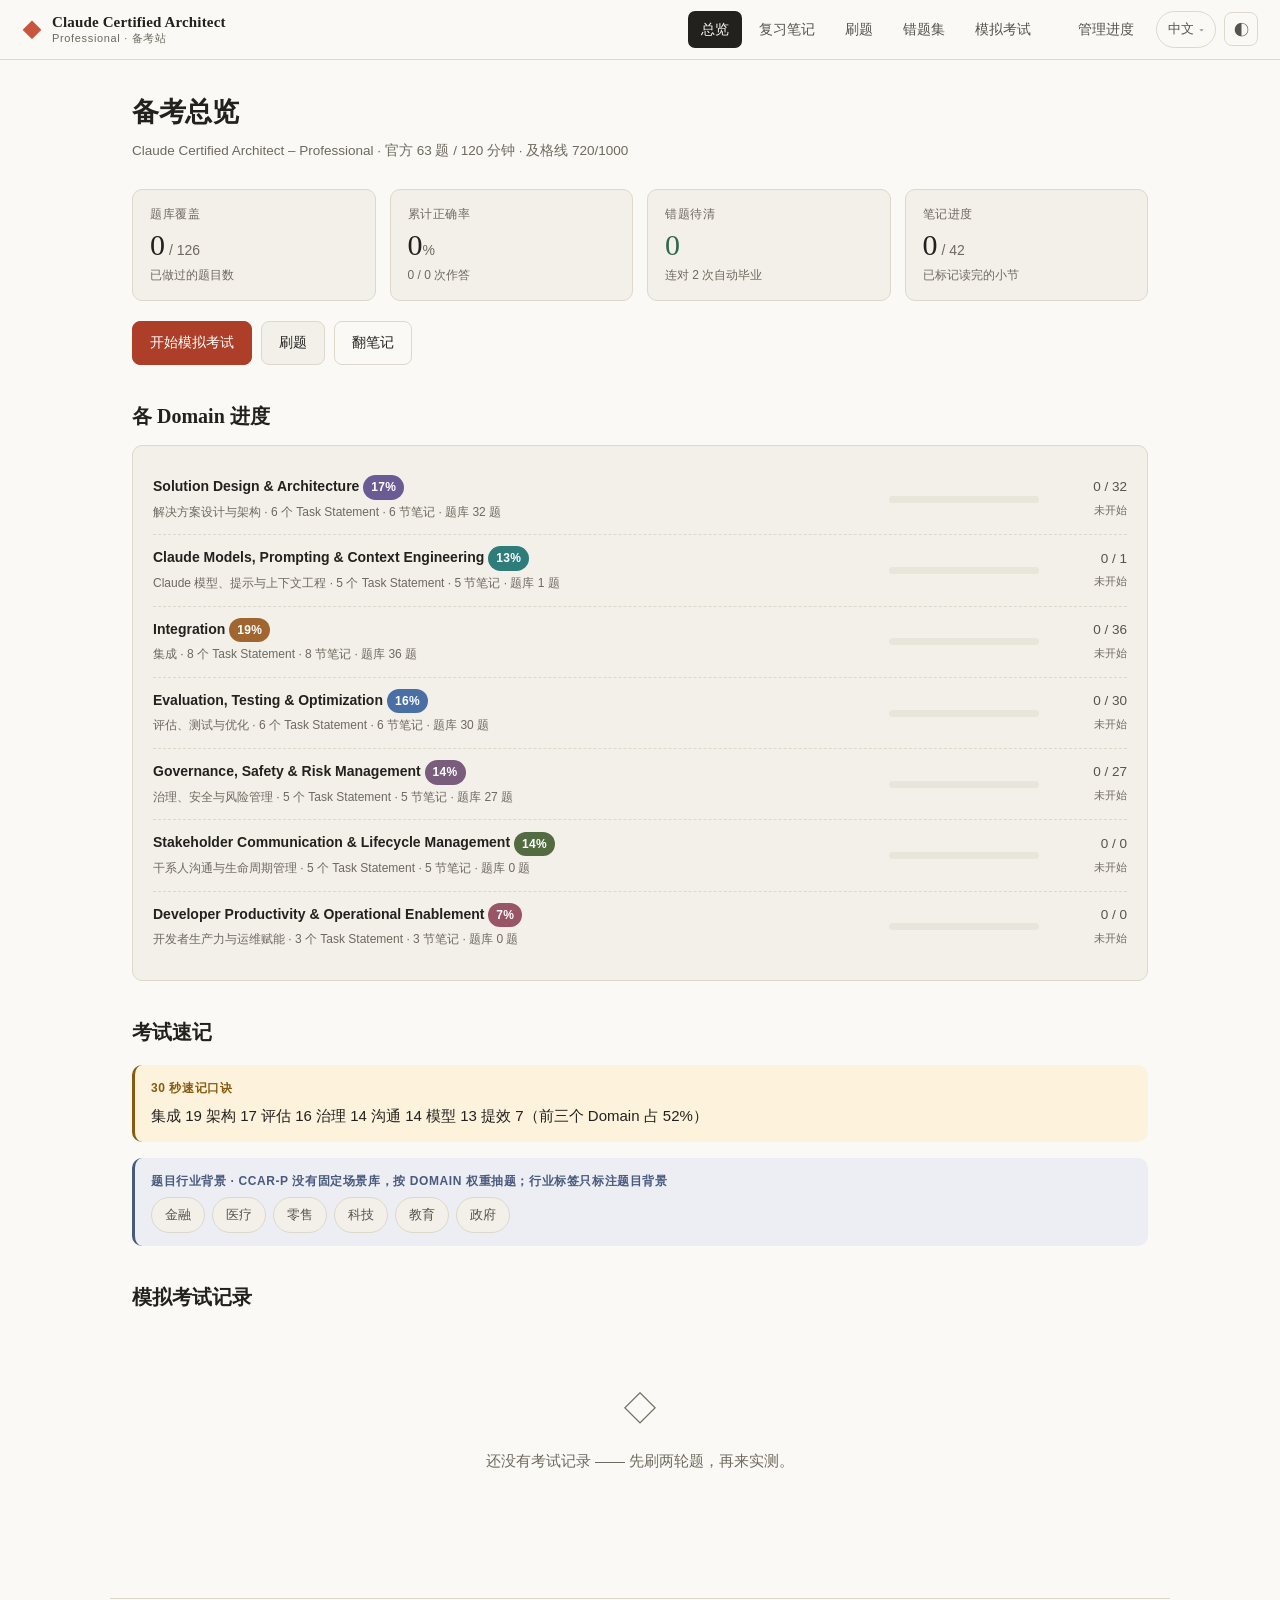
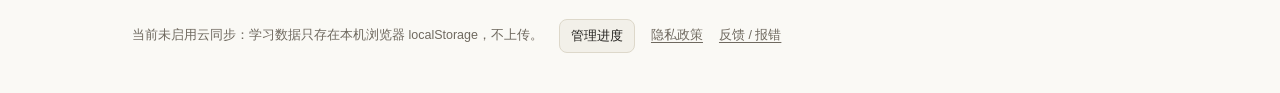
==== commit 24a54c22: "feat(d5): Domain 5 Governance, Safety & Risk notes + question bank (27/27) Notes 5.1–5.5 (zh/en) and" ====
--- a/cca-p/index.html
+++ b/cca-p/index.html
@@ -107,6 +107,7 @@
 <script src="assets/data/content.en.q2.js?v=1"></script>
 <script src="assets/data/content.en.q3.js?v=1"></script>
 <script src="assets/data/content.en.q4.js?v=1"></script>
+<script src="assets/data/content.en.q5.js?v=1"></script>
 <script src="assets/app.js?v=1"></script>
 <script src="assets/sync.js?v=1"></script>
 </body>
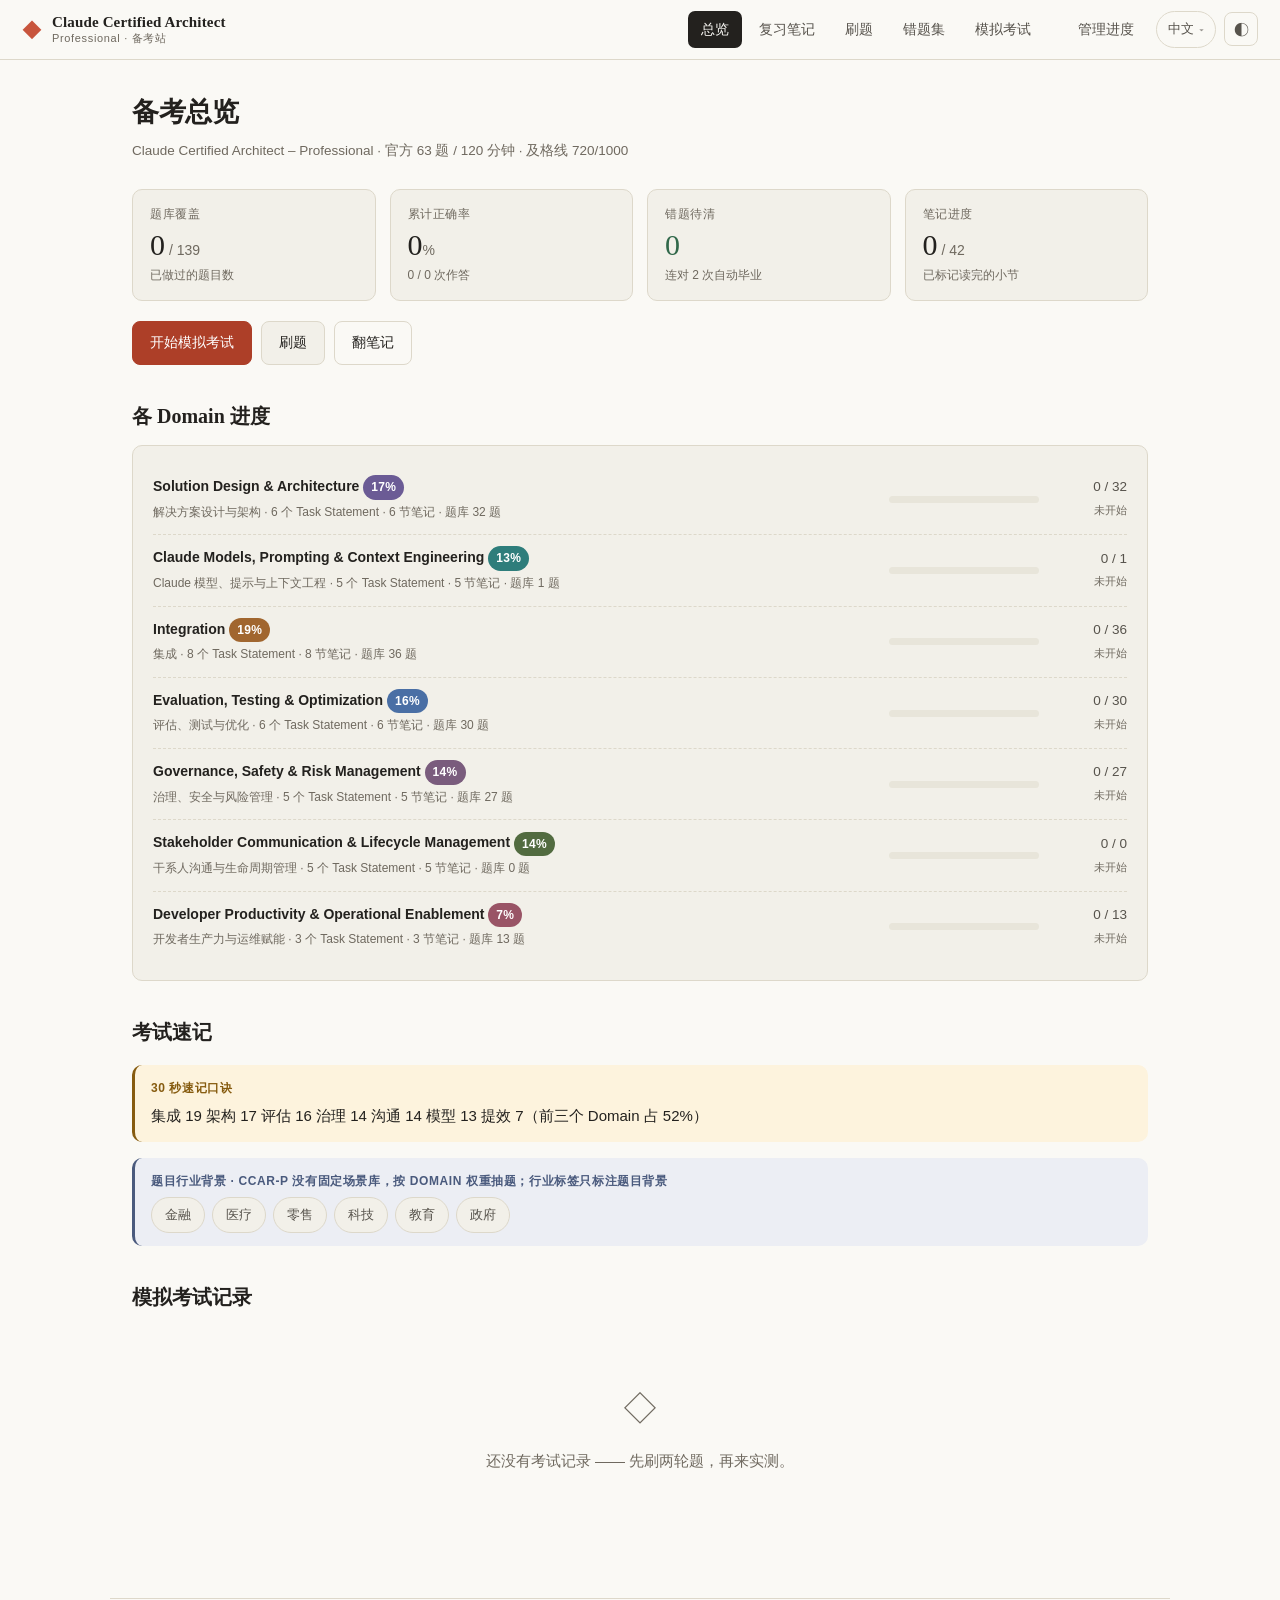
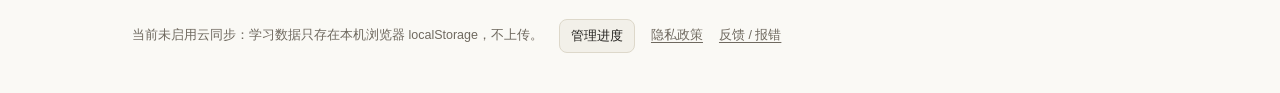
==== commit 38709efc: "feat(d7): Domain 7 Developer Productivity & Ops Enablement notes + question bank (13/13) Notes 7.1–7" ====
--- a/cca-p/index.html
+++ b/cca-p/index.html
@@ -108,6 +108,7 @@
 <script src="assets/data/content.en.q3.js?v=1"></script>
 <script src="assets/data/content.en.q4.js?v=1"></script>
 <script src="assets/data/content.en.q5.js?v=1"></script>
+<script src="assets/data/content.en.q7.js?v=1"></script>
 <script src="assets/app.js?v=1"></script>
 <script src="assets/sync.js?v=1"></script>
 </body>
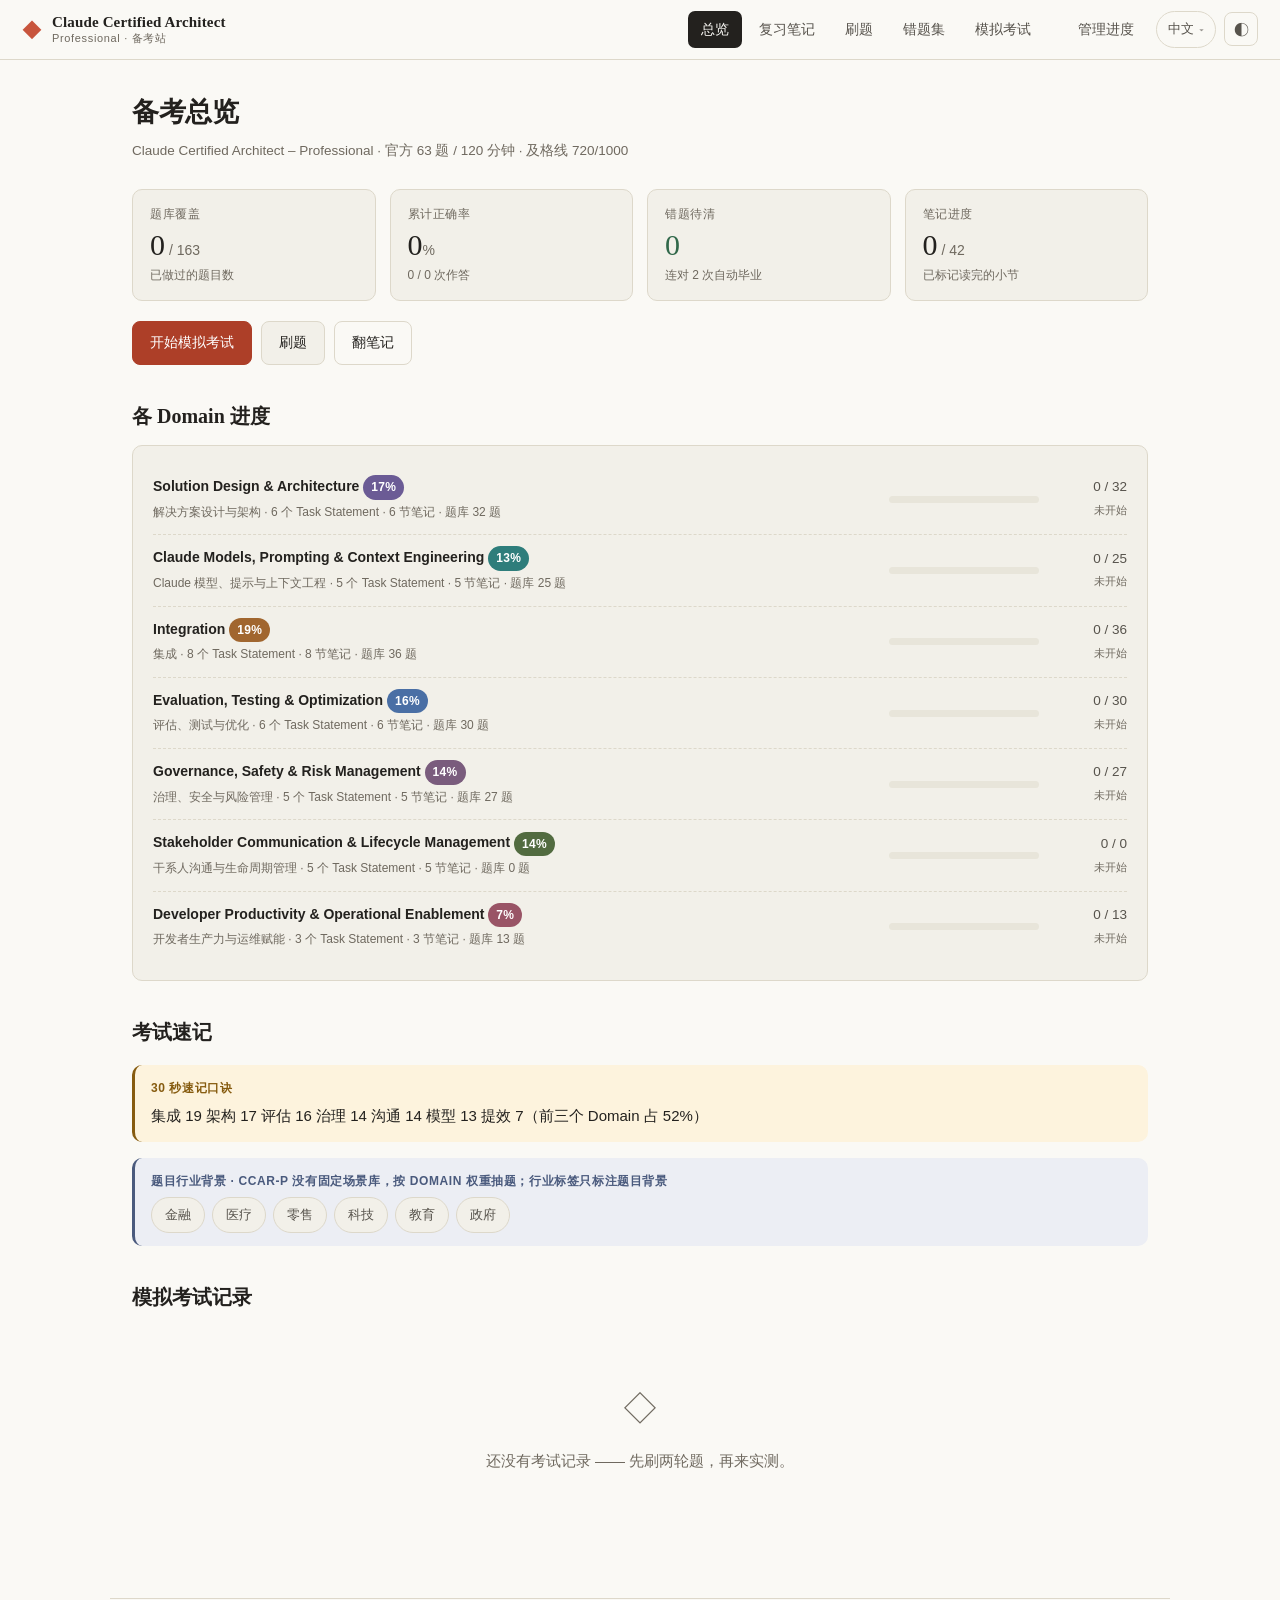
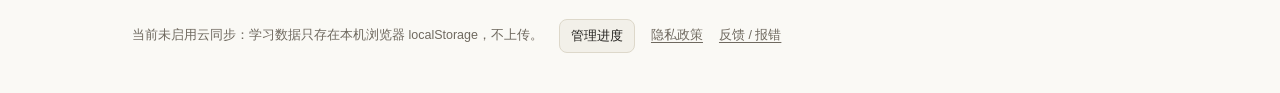
==== commit 4d988781: "feat(d2): Domain 2 Models, Prompting & Context Engineering notes + question bank (25/25) Notes 2.1–2" ====
--- a/cca-p/index.html
+++ b/cca-p/index.html
@@ -109,6 +109,7 @@
 <script src="assets/data/content.en.q4.js?v=1"></script>
 <script src="assets/data/content.en.q5.js?v=1"></script>
 <script src="assets/data/content.en.q7.js?v=1"></script>
+<script src="assets/data/content.en.q8.js?v=1"></script>
 <script src="assets/app.js?v=1"></script>
 <script src="assets/sync.js?v=1"></script>
 </body>
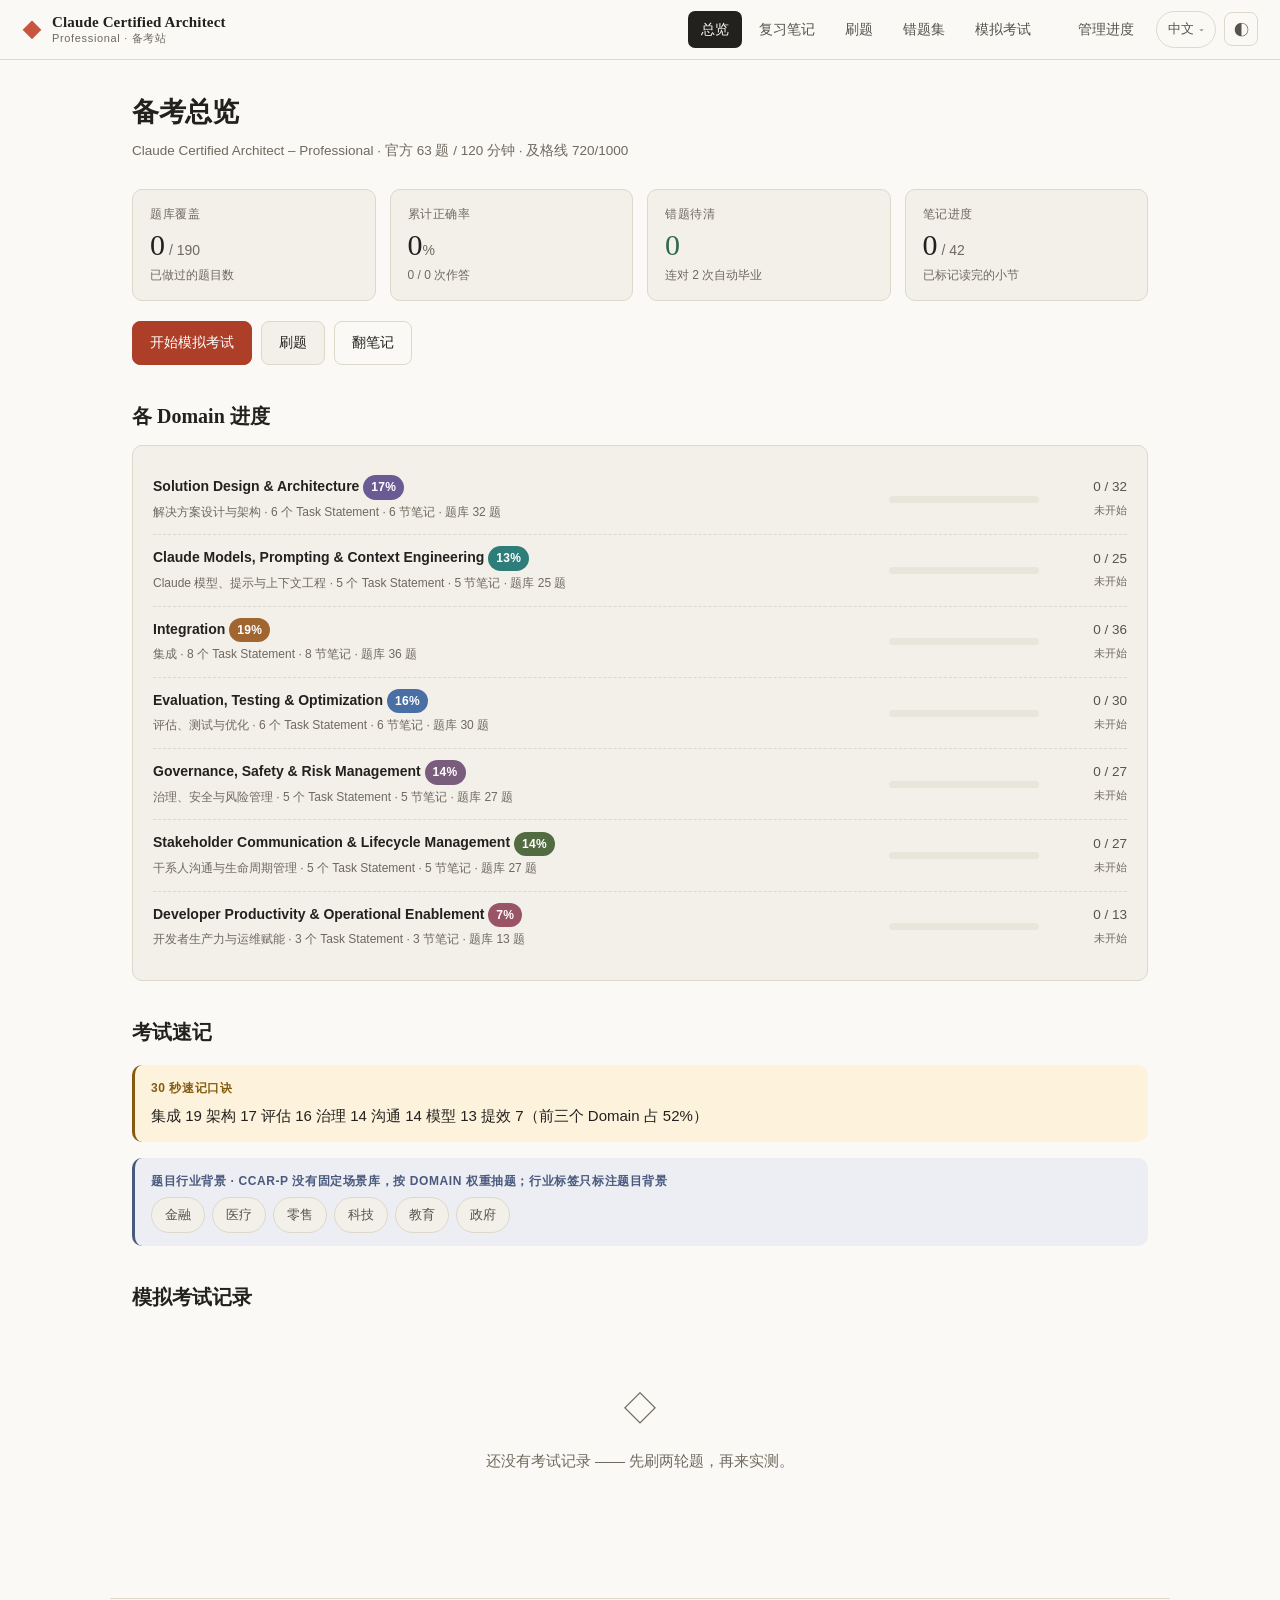
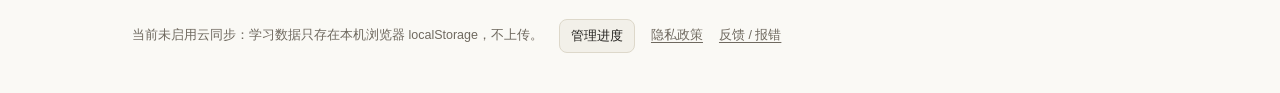
==== commit 5c131ea1: "feat(d6): Domain 6 Stakeholder Communication & Lifecycle notes + question bank (27/27) Notes 6.1–6.5" ====
--- a/cca-p/index.html
+++ b/cca-p/index.html
@@ -108,6 +108,7 @@
 <script src="assets/data/content.en.q3.js?v=1"></script>
 <script src="assets/data/content.en.q4.js?v=1"></script>
 <script src="assets/data/content.en.q5.js?v=1"></script>
+<script src="assets/data/content.en.q6.js?v=1"></script>
 <script src="assets/data/content.en.q7.js?v=1"></script>
 <script src="assets/data/content.en.q8.js?v=1"></script>
 <script src="assets/app.js?v=1"></script>
